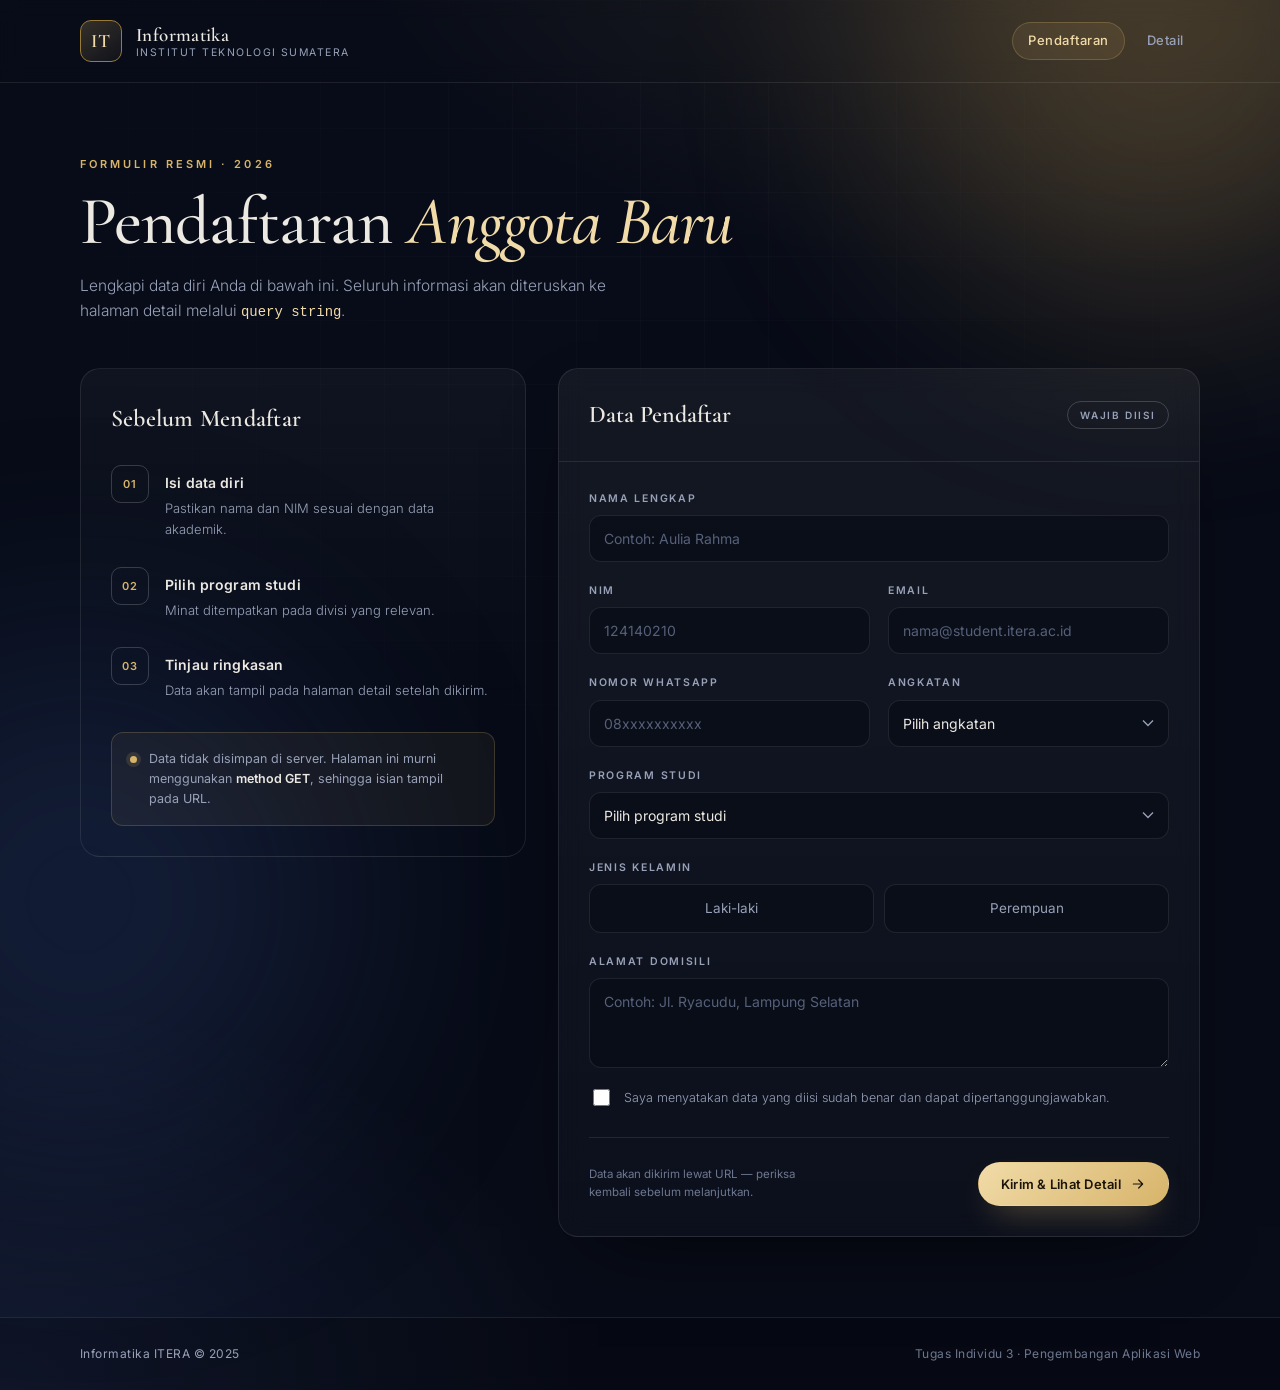
==== task_3/index.html @ 6623d7a9 "feat: tambah Tugas 3 formulir pendaftaran dan halaman detail" ====
<!DOCTYPE html>
<html lang="id">
<head>
  <meta charset="UTF-8">
  <meta name="viewport" content="width=device-width, initial-scale=1.0">
  <meta name="description" content="Formulir pendaftaran anggota baru Program Studi Teknik Informatika ITERA.">
  <title>Pendaftaran Anggota — Informatika ITERA</title>
  <link rel="preconnect" href="https://fonts.googleapis.com">
  <link rel="preconnect" href="https://fonts.gstatic.com" crossorigin>
  <link href="https://fonts.googleapis.com/css2?family=Cormorant+Garamond:ital,wght@0,500;0,600;1,500&family=Inter:wght@300;400;500;600&display=swap" rel="stylesheet">
  <link rel="stylesheet" href="assets/style.css">
</head>
<body>
  <div class="glow glow--one" aria-hidden="true"></div>
  <div class="glow glow--two" aria-hidden="true"></div>

  <header class="site-header">
    <div class="container header-inner">
      <a class="brand" href="index.html">
        <span class="brand__mark">IT</span>
        <span class="brand__text">
          <strong>Informatika</strong>
          <small>Institut Teknologi Sumatera</small>
        </span>
      </a>
      <nav class="nav" aria-label="Navigasi utama">
        <a class="nav__link is-active" href="index.html">Pendaftaran</a>
        <a class="nav__link" href="detail.html">Detail</a>
      </nav>
    </div>
  </header>

  <main class="container">
    <section class="hero">
      <p class="eyebrow">Formulir Resmi &middot; 2026</p>
      <h1 class="display">Pendaftaran <em>Anggota Baru</em></h1>
      <p class="lede">
        Lengkapi data diri Anda di bawah ini. Seluruh informasi akan
        diteruskan ke halaman detail melalui <span class="mono">query string</span>.
      </p>
    </section>

    <div class="layout">
      <aside class="info-panel" aria-label="Informasi pendaftaran">
        <h2 class="info-panel__title">Sebelum Mendaftar</h2>
        <ol class="steps">
          <li class="step">
            <span class="step__num">01</span>
            <div>
              <h3>Isi data diri</h3>
              <p>Pastikan nama dan NIM sesuai dengan data akademik.</p>
            </div>
          </li>
          <li class="step">
            <span class="step__num">02</span>
            <div>
              <h3>Pilih program studi</h3>
              <p>Minat ditempatkan pada divisi yang relevan.</p>
            </div>
          </li>
          <li class="step">
            <span class="step__num">03</span>
            <div>
              <h3>Tinjau ringkasan</h3>
              <p>Data akan tampil pada halaman detail setelah dikirim.</p>
            </div>
          </li>
        </ol>
        <div class="note">
          <span class="note__dot" aria-hidden="true"></span>
          <p>Data tidak disimpan di server. Halaman ini murni menggunakan
          <strong>method GET</strong>, sehingga isian tampil pada URL.</p>
        </div>
      </aside>

      <section class="card" aria-labelledby="form-title">
        <div class="card__head">
          <h2 id="form-title">Data Pendaftar</h2>
          <span class="badge">Wajib diisi</span>
        </div>

        <form class="form" action="detail.html" method="get">
          <div class="form-grid">
            <div class="field field--full">
              <label for="nama">Nama Lengkap</label>
              <input type="text" id="nama" name="nama" placeholder="Contoh: Aulia Rahma" required minlength="3">
            </div>

            <div class="field">
              <label for="nim">NIM</label>
              <input type="text" id="nim" name="nim" placeholder="124140210" required
                     inputmode="numeric" pattern="[0-9]{9}" title="9 digit angka">
            </div>

            <div class="field">
              <label for="email">Email</label>
              <input type="email" id="email" name="email" placeholder="nama@student.itera.ac.id" required>
            </div>

            <div class="field">
              <label for="telepon">Nomor WhatsApp</label>
              <input type="tel" id="telepon" name="telepon" placeholder="08xxxxxxxxxx" required
                     pattern="[0-9+\s-]{10,15}" title="10–15 digit angka">
            </div>

            <div class="field">
              <label for="angkatan">Angkatan</label>
              <select id="angkatan" name="angkatan" required>
                <option value="" disabled selected>Pilih angkatan</option>
                <option value="2022">2022</option>
                <option value="2023">2023</option>
                <option value="2024">2024</option>
                <option value="2025">2025</option>
                <option value="2026">2026</option>
              </select>
            </div>

            <div class="field field--full">
              <label for="prodi">Program Studi</label>
              <select id="prodi" name="prodi" required>
                <option value="" disabled selected>Pilih program studi</option>
                <option value="Teknik Informatika">Teknik Informatika</option>
                <option value="Sistem Informasi">Sistem Informasi</option>
                <option value="Teknik Elektro">Teknik Elektro</option>
                <option value="Teknik Biomedis">Teknik Biomedis</option>
              </select>
            </div>

            <fieldset class="field field--full">
              <legend>Jenis Kelamin</legend>
              <div class="segmented">
                <label class="segmented__item">
                  <input type="radio" name="gender" value="Laki-laki" required>
                  <span>Laki-laki</span>
                </label>
                <label class="segmented__item">
                  <input type="radio" name="gender" value="Perempuan">
                  <span>Perempuan</span>
                </label>
              </div>
            </fieldset>

            <div class="field field--full">
              <label for="alamat">Alamat Domisili</label>
              <textarea id="alamat" name="alamat" rows="3"
                        placeholder="Contoh: Jl. Ryacudu, Lampung Selatan" required></textarea>
            </div>

            <div class="field field--full">
              <label class="check">
                <input type="checkbox" id="syarat" name="syarat" value="setuju" required>
                <span>Saya menyatakan data yang diisi sudah benar dan dapat dipertanggungjawabkan.</span>
              </label>
            </div>
          </div>

          <div class="form-actions">
            <p class="form-hint">Data akan dikirim lewat URL &mdash; periksa kembali sebelum melanjutkan.</p>
            <button class="btn btn--primary" type="submit">
              Kirim &amp; Lihat Detail
              <svg viewBox="0 0 24 24" aria-hidden="true"><path d="M5 12h14M13 6l6 6-6 6"/></svg>
            </button>
          </div>
        </form>
      </section>
    </div>
  </main>

  <footer class="site-footer">
    <div class="container footer-inner">
      <p>Informatika ITERA &copy; 2025</p>
      <p class="footer-meta">Tugas Individu 3 &middot; Pengembangan Aplikasi Web</p>
    </div>
  </footer>
</body>
</html>
---- task_3/assets/style.css ----
:root {
  --ink: #080c18;
  --ink-soft: #0e1425;
  --surface: rgba(255, 255, 255, 0.035);
  --surface-strong: rgba(255, 255, 255, 0.06);
  --border: rgba(255, 255, 255, 0.09);
  --border-strong: rgba(255, 255, 255, 0.18);
  --text: #ece9e2;
  --muted: #98a1b8;
  --gold: #d7b46a;
  --gold-soft: #f1dba8;
  --gold-deep: #9a7a37;
  --danger: #e07a6a;
  --radius: 20px;
  --radius-sm: 12px;
  --shadow: 0 30px 80px -40px rgba(0, 0, 0, 0.9);
  --font-display: "Cormorant Garamond", Georgia, serif;
  --font-body: "Inter", "Segoe UI", system-ui, sans-serif;
}

*,
*::before,
*::after {
  box-sizing: border-box;
}

html {
  scroll-behavior: smooth;
}

body {
  margin: 0;
  min-height: 100vh;
  background:
    radial-gradient(1200px 700px at 82% -10%, rgba(215, 180, 106, 0.14), transparent 60%),
    radial-gradient(900px 600px at 0% 100%, rgba(72, 96, 168, 0.18), transparent 65%),
    var(--ink);
  color: var(--text);
  font-family: var(--font-body);
  font-size: 15px;
  line-height: 1.65;
  -webkit-font-smoothing: antialiased;
  overflow-x: hidden;
}

body::before {
  content: "";
  position: fixed;
  inset: 0;
  background-image:
    linear-gradient(rgba(255, 255, 255, 0.022) 1px, transparent 1px),
    linear-gradient(90deg, rgba(255, 255, 255, 0.022) 1px, transparent 1px);
  background-size: 64px 64px;
  mask-image: radial-gradient(circle at 50% 20%, black, transparent 75%);
  pointer-events: none;
  z-index: 0;
}

.glow {
  position: fixed;
  width: 520px;
  height: 520px;
  border-radius: 50%;
  filter: blur(120px);
  opacity: 0.28;
  pointer-events: none;
  z-index: 0;
}

.glow--one {
  top: -220px;
  right: -140px;
  background: #b8924a;
}

.glow--two {
  bottom: -260px;
  left: -180px;
  background: #2f4a86;
}

.container {
  position: relative;
  z-index: 1;
  width: min(1120px, calc(100% - 48px));
  margin-inline: auto;
}

/* ---------- Header ---------- */

.site-header {
  position: relative;
  z-index: 2;
  border-bottom: 1px solid var(--border);
  backdrop-filter: blur(10px);
}

.header-inner {
  display: flex;
  align-items: center;
  justify-content: space-between;
  gap: 24px;
  padding: 20px 0;
}

.brand {
  display: inline-flex;
  align-items: center;
  gap: 14px;
  color: inherit;
  text-decoration: none;
}

.brand__mark {
  display: grid;
  place-items: center;
  width: 42px;
  height: 42px;
  border: 1px solid var(--gold-deep);
  border-radius: 11px;
  background: linear-gradient(145deg, rgba(215, 180, 106, 0.22), rgba(215, 180, 106, 0.04));
  color: var(--gold-soft);
  font-family: var(--font-display);
  font-size: 19px;
  font-weight: 600;
  letter-spacing: 0.04em;
}

.brand__text {
  display: flex;
  flex-direction: column;
  line-height: 1.25;
}

.brand__text strong {
  font-family: var(--font-display);
  font-size: 19px;
  font-weight: 600;
  letter-spacing: 0.02em;
}

.brand__text small {
  color: var(--muted);
  font-size: 10.5px;
  letter-spacing: 0.14em;
  text-transform: uppercase;
}

.nav {
  display: flex;
  gap: 6px;
}

.nav__link {
  position: relative;
  padding: 8px 16px;
  border-radius: 999px;
  color: var(--muted);
  font-size: 13px;
  font-weight: 500;
  letter-spacing: 0.04em;
  text-decoration: none;
  transition: color 0.2s ease, background 0.2s ease;
}

.nav__link:hover {
  color: var(--text);
  background: var(--surface);
}

.nav__link.is-active {
  color: var(--gold-soft);
  background: rgba(215, 180, 106, 0.1);
  box-shadow: inset 0 0 0 1px rgba(215, 180, 106, 0.25);
}

/* ---------- Hero ---------- */

.hero {
  padding: 72px 0 44px;
  max-width: 720px;
}

.hero--compact {
  padding-bottom: 32px;
}

.eyebrow {
  margin: 0 0 14px;
  color: var(--gold);
  font-size: 11px;
  font-weight: 600;
  letter-spacing: 0.28em;
  text-transform: uppercase;
}

.display {
  margin: 0 0 16px;
  font-family: var(--font-display);
  font-size: clamp(42px, 6vw, 68px);
  font-weight: 500;
  line-height: 1.02;
  letter-spacing: -0.015em;
}

.display em {
  color: var(--gold-soft);
  font-style: italic;
  font-weight: 500;
}

.lede {
  margin: 0;
  max-width: 56ch;
  color: var(--muted);
  font-size: 15.5px;
  font-weight: 300;
}

.mono {
  font-family: "SFMono-Regular", Consolas, "Liberation Mono", monospace;
  font-size: 0.9em;
  color: var(--gold-soft);
}

/* ---------- Layout ---------- */

.layout {
  display: grid;
  grid-template-columns: 0.82fr 1.18fr;
  gap: 32px;
  align-items: start;
  padding-bottom: 80px;
}

/* ---------- Info panel ---------- */

.info-panel {
  position: sticky;
  top: 28px;
  padding: 30px;
  border: 1px solid var(--border);
  border-radius: var(--radius);
  background: linear-gradient(180deg, var(--surface), transparent 70%);
}

.info-panel__title {
  margin: 0 0 26px;
  font-family: var(--font-display);
  font-size: 24px;
  font-weight: 600;
  letter-spacing: 0.01em;
}

.steps {
  display: grid;
  gap: 26px;
  margin: 0;
  padding: 0;
  list-style: none;
}

.step {
  display: grid;
  grid-template-columns: auto 1fr;
  gap: 16px;
}

.step__num {
  display: grid;
  place-items: center;
  width: 38px;
  height: 38px;
  border: 1px solid var(--border-strong);
  border-radius: 10px;
  color: var(--gold);
  font-size: 11px;
  font-weight: 600;
  letter-spacing: 0.08em;
}

.step h3 {
  margin: 6px 0 4px;
  font-size: 14px;
  font-weight: 600;
  letter-spacing: 0.01em;
}

.step p {
  margin: 0;
  color: var(--muted);
  font-size: 13px;
  font-weight: 300;
}

.note {
  display: flex;
  gap: 12px;
  margin-top: 30px;
  padding: 16px 18px;
  border: 1px solid rgba(215, 180, 106, 0.22);
  border-radius: var(--radius-sm);
  background: rgba(215, 180, 106, 0.06);
}

.note__dot {
  flex: 0 0 auto;
  width: 7px;
  height: 7px;
  margin-top: 7px;
  border-radius: 50%;
  background: var(--gold);
  box-shadow: 0 0 0 4px rgba(215, 180, 106, 0.14);
}

.note p {
  margin: 0;
  color: var(--muted);
  font-size: 12.5px;
  line-height: 1.6;
}

.note strong {
  color: var(--text);
  font-weight: 600;
}

/* ---------- Card ---------- */

.card {
  border: 1px solid var(--border);
  border-radius: var(--radius);
  background:
    linear-gradient(180deg, rgba(255, 255, 255, 0.05), rgba(255, 255, 255, 0.018));
  box-shadow: var(--shadow);
  backdrop-filter: blur(14px);
  overflow: hidden;
  animation: rise 0.6s cubic-bezier(0.2, 0.7, 0.2, 1) both;
}

.card__head {
  display: flex;
  align-items: center;
  justify-content: space-between;
  gap: 16px;
  padding: 26px 30px;
  border-bottom: 1px solid var(--border);
}

.card__head h2 {
  margin: 0;
  font-family: var(--font-display);
  font-size: 24px;
  font-weight: 600;
}

.badge {
  padding: 5px 12px;
  border: 1px solid var(--border-strong);
  border-radius: 999px;
  color: var(--muted);
  font-size: 10px;
  font-weight: 600;
  letter-spacing: 0.16em;
  text-transform: uppercase;
  white-space: nowrap;
}

.badge--ok {
  border-color: rgba(215, 180, 106, 0.35);
  color: var(--gold-soft);
  background: rgba(215, 180, 106, 0.08);
}

/* ---------- Form ---------- */

.form {
  padding: 28px 30px 30px;
}

.form-grid {
  display: grid;
  grid-template-columns: 1fr 1fr;
  gap: 20px 18px;
}

.field {
  display: flex;
  flex-direction: column;
  gap: 8px;
  min-width: 0;
}

.field--full {
  grid-column: 1 / -1;
}

fieldset.field {
  margin: 0;
  padding: 0;
  border: 0;
}

.field > label:not(.check),
.field > legend {
  color: var(--muted);
  font-size: 10.5px;
  font-weight: 600;
  letter-spacing: 0.16em;
  text-transform: uppercase;
}

.field legend {
  padding: 0;
  margin-bottom: 8px;
}

.field input,
.field select,
.field textarea {
  width: 100%;
  padding: 12px 14px;
  border: 1px solid var(--border);
  border-radius: var(--radius-sm);
  background: rgba(6, 10, 20, 0.55);
  color: var(--text);
  font-family: inherit;
  font-size: 14px;
  line-height: 1.5;
  transition: border-color 0.18s ease, box-shadow 0.18s ease, background 0.18s ease;
}

.field textarea {
  resize: vertical;
  min-height: 90px;
}

.field input::placeholder,
.field textarea::placeholder {
  color: #566078;
}

.field input:hover,
.field select:hover,
.field textarea:hover {
  border-color: var(--border-strong);
}

.field input:focus,
.field select:focus,
.field textarea:focus {
  outline: none;
  border-color: var(--gold);
  background: rgba(6, 10, 20, 0.8);
  box-shadow: 0 0 0 3px rgba(215, 180, 106, 0.16);
}

.field select {
  appearance: none;
  background-image: url("data:image/svg+xml;charset=utf-8,%3Csvg xmlns='http://www.w3.org/2000/svg' width='12' height='8' viewBox='0 0 12 8'%3E%3Cpath fill='none' stroke='%2398a1b8' stroke-width='1.4' d='M1 1.5 6 6.5l5-5'/%3E%3C/svg%3E");
  background-repeat: no-repeat;
  background-position: right 14px center;
  padding-right: 38px;
}

.field select option {
  background: var(--ink-soft);
  color: var(--text);
}

/* radio segmented */

.segmented {
  display: grid;
  grid-template-columns: 1fr 1fr;
  gap: 10px;
}

.segmented__item {
  position: relative;
  display: flex;
  align-items: center;
  justify-content: center;
  padding: 12px 14px;
  border: 1px solid var(--border);
  border-radius: var(--radius-sm);
  background: rgba(6, 10, 20, 0.45);
  color: var(--muted);
  font-size: 13.5px;
  font-weight: 400;
  letter-spacing: normal;
  text-transform: none;
  cursor: pointer;
  transition: border-color 0.18s ease, color 0.18s ease, background 0.18s ease;
}

.segmented__item input {
  position: absolute;
  width: 1px;
  height: 1px;
  opacity: 0;
  pointer-events: none;
}

.segmented__item:hover {
  border-color: var(--border-strong);
  color: var(--text);
}

.segmented__item:has(input:checked) {
  border-color: var(--gold);
  color: var(--gold-soft);
  background: rgba(215, 180, 106, 0.1);
}

.segmented__item:has(input:focus-visible) {
  box-shadow: 0 0 0 3px rgba(215, 180, 106, 0.18);
}

/* checkbox */

.check {
  display: flex;
  align-items: flex-start;
  gap: 11px;
  color: var(--muted);
  font-size: 12.5px;
  font-weight: 300;
  letter-spacing: normal;
  line-height: 1.55;
  text-transform: none;
  cursor: pointer;
}

.check input {
  flex: 0 0 auto;
  width: 17px;
  height: 17px;
  margin-top: 1px;
  accent-color: var(--gold);
  cursor: pointer;
}

/* actions */

.form-actions {
  display: flex;
  align-items: center;
  justify-content: space-between;
  gap: 20px;
  margin-top: 28px;
  padding-top: 24px;
  border-top: 1px solid var(--border);
}

.form-hint {
  margin: 0;
  max-width: 34ch;
  color: #6d7790;
  font-size: 11.5px;
  line-height: 1.55;
}

.btn {
  display: inline-flex;
  align-items: center;
  gap: 9px;
  padding: 13px 22px;
  border: 1px solid transparent;
  border-radius: 999px;
  font-family: inherit;
  font-size: 13px;
  font-weight: 600;
  letter-spacing: 0.02em;
  text-decoration: none;
  cursor: pointer;
  transition: transform 0.18s ease, box-shadow 0.18s ease, background 0.18s ease, border-color 0.18s ease;
}

.btn svg {
  width: 16px;
  height: 16px;
  fill: none;
  stroke: currentColor;
  stroke-width: 1.8;
  stroke-linecap: round;
  stroke-linejoin: round;
}

.btn--primary {
  background: linear-gradient(135deg, var(--gold-soft), var(--gold));
  color: #1a1508;
  box-shadow: 0 14px 34px -16px rgba(215, 180, 106, 0.75);
}

.btn--primary:hover {
  transform: translateY(-1px);
  box-shadow: 0 18px 40px -14px rgba(215, 180, 106, 0.85);
}

.btn--ghost {
  border-color: var(--border-strong);
  background: transparent;
  color: var(--text);
}

.btn--ghost:hover {
  border-color: var(--gold);
  color: var(--gold-soft);
  background: rgba(215, 180, 106, 0.06);
}

/* ---------- Detail / result ---------- */

.result-card {
  margin-bottom: 80px;
}

.result-body {
  padding: 30px;
}

.avatar-row {
  display: flex;
  align-items: center;
  gap: 18px;
  padding-bottom: 26px;
  border-bottom: 1px solid var(--border);
}

.avatar {
  display: grid;
  place-items: center;
  width: 62px;
  height: 62px;
  border: 1px solid rgba(215, 180, 106, 0.4);
  border-radius: 50%;
  background: linear-gradient(150deg, rgba(215, 180, 106, 0.24), rgba(215, 180, 106, 0.05));
  color: var(--gold-soft);
  font-family: var(--font-display);
  font-size: 24px;
  font-weight: 600;
  letter-spacing: 0.03em;
}

.avatar-row__name {
  margin: 0 0 3px;
  font-family: var(--font-display);
  font-size: 26px;
  font-weight: 600;
  line-height: 1.2;
}

.avatar-row__meta {
  margin: 0;
  color: var(--muted);
  font-size: 12.5px;
  letter-spacing: 0.02em;
}

.table-wrap {
  margin-top: 8px;
  overflow-x: auto;
}

.data-table {
  width: 100%;
  border-collapse: collapse;
  font-size: 13.5px;
}

.data-table th,
.data-table td {
  padding: 14px 6px;
  border-bottom: 1px solid var(--border);
  text-align: left;
  vertical-align: top;
}

.data-table th {
  width: 34%;
  color: var(--muted);
  font-size: 10.5px;
  font-weight: 600;
  letter-spacing: 0.14em;
  text-transform: uppercase;
}

.data-table td {
  color: var(--text);
  font-weight: 400;
  word-break: break-word;
}

.data-table tbody tr:last-child th,
.data-table tbody tr:last-child td {
  border-bottom: none;
}

.data-table tbody tr {
  transition: background 0.18s ease;
}

.data-table tbody tr:hover {
  background: rgba(255, 255, 255, 0.022);
}

.query-block {
  margin-top: 26px;
  padding: 18px 20px;
  border: 1px solid var(--border);
  border-radius: var(--radius-sm);
  background: rgba(6, 10, 20, 0.55);
}

.query-block__head {
  display: flex;
  align-items: center;
  justify-content: space-between;
  gap: 16px;
  margin-bottom: 10px;
}

.query-block__head h3 {
  margin: 0;
  color: var(--muted);
  font-size: 10.5px;
  font-weight: 600;
  letter-spacing: 0.16em;
  text-transform: uppercase;
}

.query-block__head .mono {
  color: #6d7790;
  font-size: 10.5px;
}

.query {
  display: block;
  color: var(--gold-soft);
  font-family: "SFMono-Regular", Consolas, "Liberation Mono", monospace;
  font-size: 12.5px;
  line-height: 1.7;
  word-break: break-all;
  white-space: pre-wrap;
}

.result-actions {
  display: flex;
  align-items: center;
  justify-content: space-between;
  gap: 16px;
  padding: 24px 30px;
  border-top: 1px solid var(--border);
  background: rgba(0, 0, 0, 0.16);
}

/* ---------- Footer ---------- */

.site-footer {
  position: relative;
  z-index: 1;
  border-top: 1px solid var(--border);
  background: rgba(0, 0, 0, 0.2);
}

.footer-inner {
  display: flex;
  align-items: center;
  justify-content: space-between;
  gap: 20px;
  flex-wrap: wrap;
  padding: 26px 0;
}

.footer-inner p {
  margin: 0;
  color: var(--muted);
  font-size: 12px;
  letter-spacing: 0.04em;
}

.footer-meta {
  color: #6d7790 !important;
}

/* ---------- Utilities ---------- */

.sr-only {
  position: absolute;
  width: 1px;
  height: 1px;
  padding: 0;
  margin: -1px;
  overflow: hidden;
  clip: rect(0, 0, 0, 0);
  white-space: nowrap;
  border: 0;
}

@keyframes rise {
  from {
    opacity: 0;
    transform: translateY(18px);
  }
  to {
    opacity: 1;
    transform: translateY(0);
  }
}

/* ---------- Responsive ---------- */

@media (max-width: 900px) {
  .layout {
    grid-template-columns: 1fr;
  }

  .info-panel {
    position: static;
  }
}

@media (max-width: 620px) {
  .container {
    width: min(1120px, calc(100% - 32px));
  }

  .hero {
    padding-top: 48px;
  }

  .form-grid,
  .segmented {
    grid-template-columns: 1fr;
  }

  .card__head,
  .form,
  .result-body {
    padding-inline: 20px;
  }

  .form-actions,
  .result-actions,
  .footer-inner {
    flex-direction: column;
    align-items: stretch;
  }

  .btn {
    justify-content: center;
  }

  .data-table th {
    width: 42%;
  }
}

@media (prefers-reduced-motion: reduce) {
  *,
  *::before,
  *::after {
    animation-duration: 0.01ms !important;
    animation-iteration-count: 1 !important;
    transition-duration: 0.01ms !important;
    scroll-behavior: auto !important;
  }
}

/* ---------- Print ---------- */

@media print {
  body {
    background: #ffffff;
    color: #111111;
  }

  body::before,
  .glow,
  .site-header,
  .hero .eyebrow,
  .result-actions,
  .site-footer {
    display: none;
  }

  .card {
    border: 1px solid #cccccc;
    box-shadow: none;
    background: #ffffff;
  }

  .card__head,
  .result-body {
    padding: 16px 0;
  }

  .card__head h2,
  .display,
  .avatar-row__name {
    color: #111111;
  }

  .display {
    font-size: 32px;
    margin-bottom: 20px;
  }

  .avatar-row__meta,
  .data-table th,
  .query-block__head h3,
  .query-block__head .mono {
    color: #555555;
  }

  .data-table td {
    color: #111111;
  }

  .data-table th,
  .data-table td {
    border-bottom: 1px solid #dddddd;
  }

  .badge {
    border-color: #999999;
    color: #333333;
    background: none;
  }

  .query-block {
    background: #f6f6f6;
    border-color: #dddddd;
  }

  .query {
    color: #333333;
  }
}
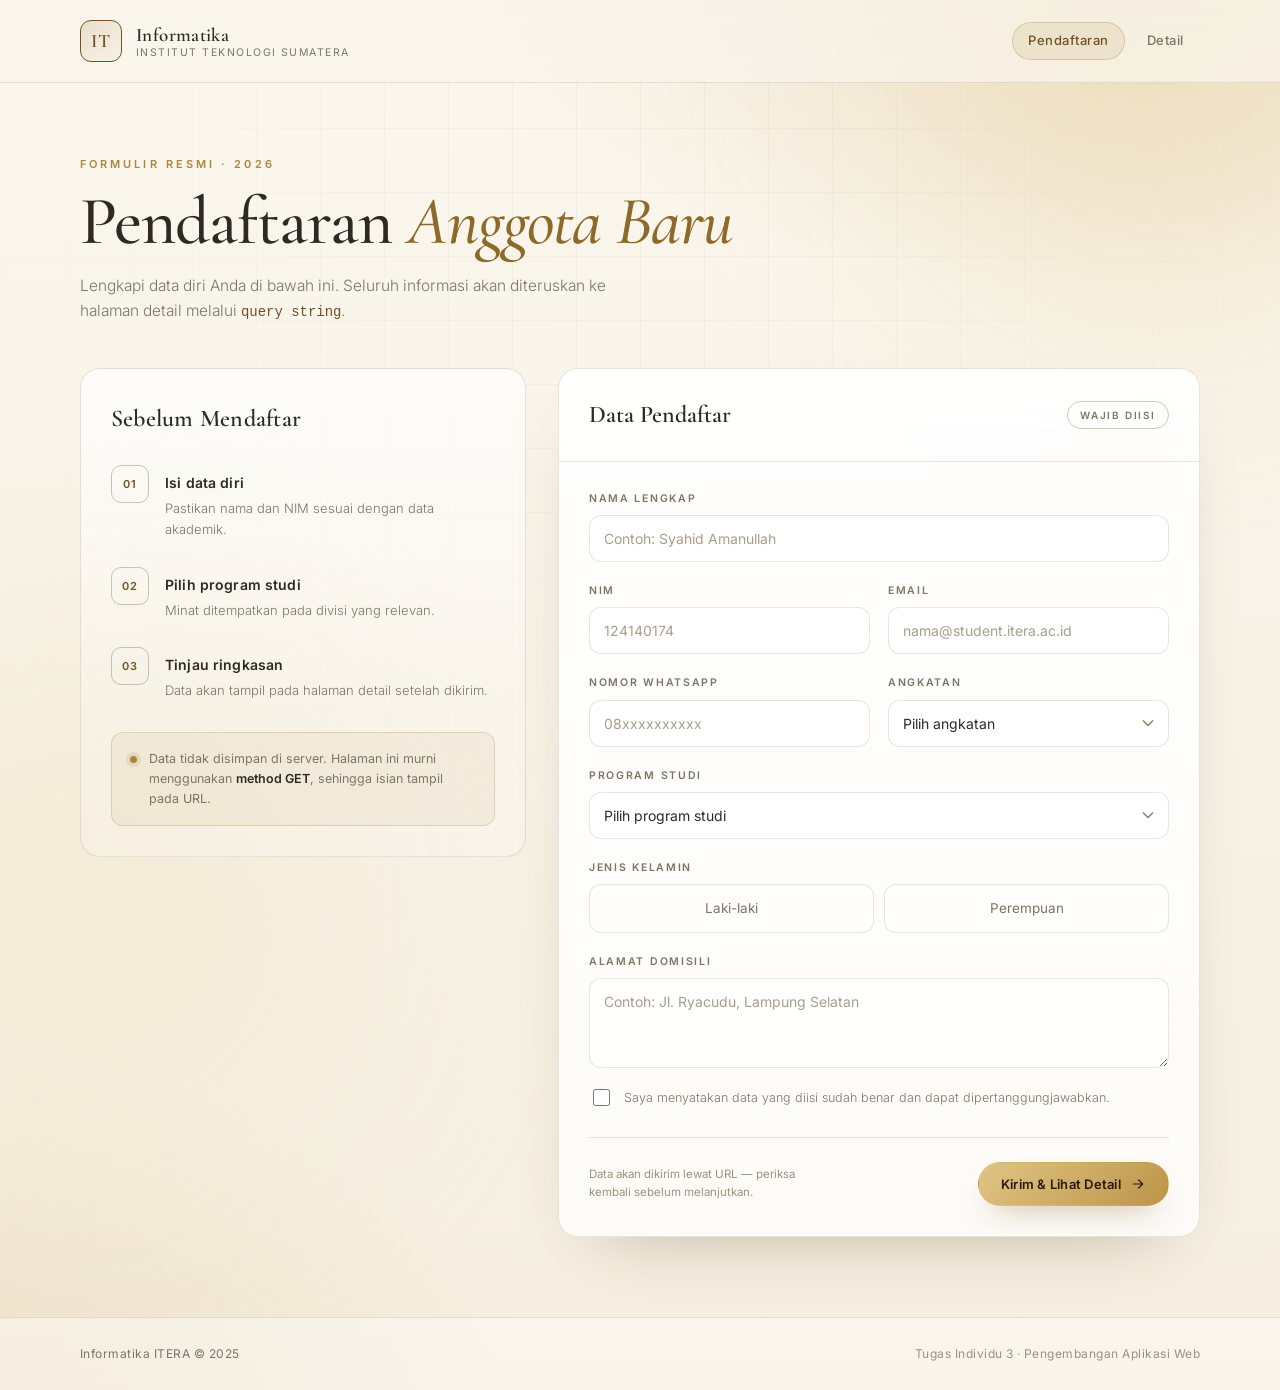
==== commit af92bcee: "style: ubah tema ke cream modern dan data dummy Syahid Amanullah" ====
--- a/task_3/index.html
+++ b/task_3/index.html
@@ -83,12 +83,12 @@
           <div class="form-grid">
             <div class="field field--full">
               <label for="nama">Nama Lengkap</label>
-              <input type="text" id="nama" name="nama" placeholder="Contoh: Aulia Rahma" required minlength="3">
+              <input type="text" id="nama" name="nama" placeholder="Contoh: Syahid Amanullah" required minlength="3">
             </div>
 
             <div class="field">
               <label for="nim">NIM</label>
-              <input type="text" id="nim" name="nim" placeholder="124140210" required
+              <input type="text" id="nim" name="nim" placeholder="124140174" required
                      inputmode="numeric" pattern="[0-9]{9}" title="9 digit angka">
             </div>
 
--- a/task_3/assets/style.css
+++ b/task_3/assets/style.css
@@ -1,19 +1,18 @@
 :root {
-  --ink: #080c18;
-  --ink-soft: #0e1425;
-  --surface: rgba(255, 255, 255, 0.035);
-  --surface-strong: rgba(255, 255, 255, 0.06);
-  --border: rgba(255, 255, 255, 0.09);
-  --border-strong: rgba(255, 255, 255, 0.18);
-  --text: #ece9e2;
-  --muted: #98a1b8;
-  --gold: #d7b46a;
-  --gold-soft: #f1dba8;
-  --gold-deep: #9a7a37;
-  --danger: #e07a6a;
+  --ink: #f8f3e9;
+  --ink-soft: #fffdf8;
+  --surface: rgba(255, 255, 255, 0.66);
+  --surface-strong: rgba(255, 255, 255, 0.9);
+  --border: rgba(93, 72, 35, 0.14);
+  --border-strong: rgba(93, 72, 35, 0.3);
+  --text: #2c2a23;
+  --muted: #7c7566;
+  --gold: #ab8642;
+  --gold-soft: #8d6a2a;
+  --gold-deep: #6f5321;
   --radius: 20px;
   --radius-sm: 12px;
-  --shadow: 0 30px 80px -40px rgba(0, 0, 0, 0.9);
+  --shadow: 0 30px 70px -45px rgba(83, 62, 28, 0.45);
   --font-display: "Cormorant Garamond", Georgia, serif;
   --font-body: "Inter", "Segoe UI", system-ui, sans-serif;
 }
@@ -32,9 +31,9 @@
   margin: 0;
   min-height: 100vh;
   background:
-    radial-gradient(1200px 700px at 82% -10%, rgba(215, 180, 106, 0.14), transparent 60%),
-    radial-gradient(900px 600px at 0% 100%, rgba(72, 96, 168, 0.18), transparent 65%),
-    var(--ink);
+    radial-gradient(1100px 700px at 85% -10%, rgba(201, 166, 104, 0.3), transparent 62%),
+    radial-gradient(900px 600px at -5% 105%, rgba(224, 200, 152, 0.4), transparent 68%),
+    linear-gradient(180deg, #fbf7ee, #f5eee0);
   color: var(--text);
   font-family: var(--font-body);
   font-size: 15px;
@@ -48,8 +47,8 @@
   position: fixed;
   inset: 0;
   background-image:
-    linear-gradient(rgba(255, 255, 255, 0.022) 1px, transparent 1px),
-    linear-gradient(90deg, rgba(255, 255, 255, 0.022) 1px, transparent 1px);
+    linear-gradient(rgba(120, 95, 45, 0.06) 1px, transparent 1px),
+    linear-gradient(90deg, rgba(120, 95, 45, 0.06) 1px, transparent 1px);
   background-size: 64px 64px;
   mask-image: radial-gradient(circle at 50% 20%, black, transparent 75%);
   pointer-events: none;
@@ -62,7 +61,7 @@
   height: 520px;
   border-radius: 50%;
   filter: blur(120px);
-  opacity: 0.28;
+  opacity: 0.45;
   pointer-events: none;
   z-index: 0;
 }
@@ -70,13 +69,13 @@
 .glow--one {
   top: -220px;
   right: -140px;
-  background: #b8924a;
+  background: #e8d3a4;
 }
 
 .glow--two {
   bottom: -260px;
   left: -180px;
-  background: #2f4a86;
+  background: #f2e5c9;
 }
 
 .container {
@@ -92,7 +91,8 @@
   position: relative;
   z-index: 2;
   border-bottom: 1px solid var(--border);
-  backdrop-filter: blur(10px);
+  background: rgba(250, 246, 237, 0.72);
+  backdrop-filter: blur(12px);
 }
 
 .header-inner {
@@ -118,8 +118,8 @@
   height: 42px;
   border: 1px solid var(--gold-deep);
   border-radius: 11px;
-  background: linear-gradient(145deg, rgba(215, 180, 106, 0.22), rgba(215, 180, 106, 0.04));
-  color: var(--gold-soft);
+  background: linear-gradient(145deg, rgba(169, 131, 63, 0.2), rgba(169, 131, 63, 0.03));
+  color: var(--gold-deep);
   font-family: var(--font-display);
   font-size: 19px;
   font-weight: 600;
@@ -165,13 +165,13 @@
 
 .nav__link:hover {
   color: var(--text);
-  background: var(--surface);
+  background: rgba(169, 131, 63, 0.08);
 }
 
 .nav__link.is-active {
-  color: var(--gold-soft);
-  background: rgba(215, 180, 106, 0.1);
-  box-shadow: inset 0 0 0 1px rgba(215, 180, 106, 0.25);
+  color: var(--gold-deep);
+  background: rgba(169, 131, 63, 0.12);
+  box-shadow: inset 0 0 0 1px rgba(169, 131, 63, 0.3);
 }
 
 /* ---------- Hero ---------- */
@@ -220,7 +220,7 @@
 .mono {
   font-family: "SFMono-Regular", Consolas, "Liberation Mono", monospace;
   font-size: 0.9em;
-  color: var(--gold-soft);
+  color: var(--gold-deep);
 }
 
 /* ---------- Layout ---------- */
@@ -241,7 +241,7 @@
   padding: 30px;
   border: 1px solid var(--border);
   border-radius: var(--radius);
-  background: linear-gradient(180deg, var(--surface), transparent 70%);
+  background: linear-gradient(180deg, rgba(255, 255, 255, 0.7), rgba(255, 255, 255, 0.22) 70%);
 }
 
 .info-panel__title {
@@ -273,7 +273,7 @@
   height: 38px;
   border: 1px solid var(--border-strong);
   border-radius: 10px;
-  color: var(--gold);
+  color: var(--gold-deep);
   font-size: 11px;
   font-weight: 600;
   letter-spacing: 0.08em;
@@ -298,9 +298,9 @@
   gap: 12px;
   margin-top: 30px;
   padding: 16px 18px;
-  border: 1px solid rgba(215, 180, 106, 0.22);
+  border: 1px solid rgba(169, 131, 63, 0.26);
   border-radius: var(--radius-sm);
-  background: rgba(215, 180, 106, 0.06);
+  background: rgba(169, 131, 63, 0.08);
 }
 
 .note__dot {
@@ -310,7 +310,7 @@
   margin-top: 7px;
   border-radius: 50%;
   background: var(--gold);
-  box-shadow: 0 0 0 4px rgba(215, 180, 106, 0.14);
+  box-shadow: 0 0 0 4px rgba(169, 131, 63, 0.16);
 }
 
 .note p {
@@ -331,7 +331,7 @@
   border: 1px solid var(--border);
   border-radius: var(--radius);
   background:
-    linear-gradient(180deg, rgba(255, 255, 255, 0.05), rgba(255, 255, 255, 0.018));
+    linear-gradient(180deg, rgba(255, 255, 255, 0.94), rgba(255, 255, 255, 0.74));
   box-shadow: var(--shadow);
   backdrop-filter: blur(14px);
   overflow: hidden;
@@ -367,9 +367,9 @@
 }
 
 .badge--ok {
-  border-color: rgba(215, 180, 106, 0.35);
-  color: var(--gold-soft);
-  background: rgba(215, 180, 106, 0.08);
+  border-color: rgba(169, 131, 63, 0.4);
+  color: var(--gold-deep);
+  background: rgba(169, 131, 63, 0.12);
 }
 
 /* ---------- Form ---------- */
@@ -422,7 +422,7 @@
   padding: 12px 14px;
   border: 1px solid var(--border);
   border-radius: var(--radius-sm);
-  background: rgba(6, 10, 20, 0.55);
+  background: rgba(255, 255, 255, 0.82);
   color: var(--text);
   font-family: inherit;
   font-size: 14px;
@@ -437,7 +437,7 @@
 
 .field input::placeholder,
 .field textarea::placeholder {
-  color: #566078;
+  color: #a89e8b;
 }
 
 .field input:hover,
@@ -451,13 +451,13 @@
 .field textarea:focus {
   outline: none;
   border-color: var(--gold);
-  background: rgba(6, 10, 20, 0.8);
-  box-shadow: 0 0 0 3px rgba(215, 180, 106, 0.16);
+  background: #ffffff;
+  box-shadow: 0 0 0 3px rgba(169, 131, 63, 0.18);
 }
 
 .field select {
   appearance: none;
-  background-image: url("data:image/svg+xml;charset=utf-8,%3Csvg xmlns='http://www.w3.org/2000/svg' width='12' height='8' viewBox='0 0 12 8'%3E%3Cpath fill='none' stroke='%2398a1b8' stroke-width='1.4' d='M1 1.5 6 6.5l5-5'/%3E%3C/svg%3E");
+  background-image: url("data:image/svg+xml;charset=utf-8,%3Csvg xmlns='http://www.w3.org/2000/svg' width='12' height='8' viewBox='0 0 12 8'%3E%3Cpath fill='none' stroke='%238a7a5c' stroke-width='1.4' d='M1 1.5 6 6.5l5-5'/%3E%3C/svg%3E");
   background-repeat: no-repeat;
   background-position: right 14px center;
   padding-right: 38px;
@@ -484,7 +484,7 @@
   padding: 12px 14px;
   border: 1px solid var(--border);
   border-radius: var(--radius-sm);
-  background: rgba(6, 10, 20, 0.45);
+  background: rgba(255, 255, 255, 0.6);
   color: var(--muted);
   font-size: 13.5px;
   font-weight: 400;
@@ -509,12 +509,12 @@
 
 .segmented__item:has(input:checked) {
   border-color: var(--gold);
-  color: var(--gold-soft);
-  background: rgba(215, 180, 106, 0.1);
+  color: var(--gold-deep);
+  background: rgba(169, 131, 63, 0.12);
 }
 
 .segmented__item:has(input:focus-visible) {
-  box-shadow: 0 0 0 3px rgba(215, 180, 106, 0.18);
+  box-shadow: 0 0 0 3px rgba(169, 131, 63, 0.2);
 }
 
 /* checkbox */
@@ -556,7 +556,7 @@
 .form-hint {
   margin: 0;
   max-width: 34ch;
-  color: #6d7790;
+  color: #9a917f;
   font-size: 11.5px;
   line-height: 1.55;
 }
@@ -588,14 +588,14 @@
 }
 
 .btn--primary {
-  background: linear-gradient(135deg, var(--gold-soft), var(--gold));
-  color: #1a1508;
-  box-shadow: 0 14px 34px -16px rgba(215, 180, 106, 0.75);
+  background: linear-gradient(135deg, #e0c485, #bd9449);
+  color: #241b0a;
+  box-shadow: 0 14px 30px -16px rgba(140, 105, 45, 0.75);
 }
 
 .btn--primary:hover {
   transform: translateY(-1px);
-  box-shadow: 0 18px 40px -14px rgba(215, 180, 106, 0.85);
+  box-shadow: 0 18px 36px -14px rgba(140, 105, 45, 0.85);
 }
 
 .btn--ghost {
@@ -606,8 +606,8 @@
 
 .btn--ghost:hover {
   border-color: var(--gold);
-  color: var(--gold-soft);
-  background: rgba(215, 180, 106, 0.06);
+  color: var(--gold-deep);
+  background: rgba(169, 131, 63, 0.07);
 }
 
 /* ---------- Detail / result ---------- */
@@ -633,10 +633,10 @@
   place-items: center;
   width: 62px;
   height: 62px;
-  border: 1px solid rgba(215, 180, 106, 0.4);
+  border: 1px solid rgba(169, 131, 63, 0.45);
   border-radius: 50%;
-  background: linear-gradient(150deg, rgba(215, 180, 106, 0.24), rgba(215, 180, 106, 0.05));
-  color: var(--gold-soft);
+  background: linear-gradient(150deg, rgba(169, 131, 63, 0.22), rgba(169, 131, 63, 0.05));
+  color: var(--gold-deep);
   font-family: var(--font-display);
   font-size: 24px;
   font-weight: 600;
@@ -702,7 +702,7 @@
 }
 
 .data-table tbody tr:hover {
-  background: rgba(255, 255, 255, 0.022);
+  background: rgba(169, 131, 63, 0.05);
 }
 
 .query-block {
@@ -710,7 +710,7 @@
   padding: 18px 20px;
   border: 1px solid var(--border);
   border-radius: var(--radius-sm);
-  background: rgba(6, 10, 20, 0.55);
+  background: rgba(255, 255, 255, 0.78);
 }
 
 .query-block__head {
@@ -731,13 +731,13 @@
 }
 
 .query-block__head .mono {
-  color: #6d7790;
+  color: #9a917f;
   font-size: 10.5px;
 }
 
 .query {
   display: block;
-  color: var(--gold-soft);
+  color: #7a5a1f;
   font-family: "SFMono-Regular", Consolas, "Liberation Mono", monospace;
   font-size: 12.5px;
   line-height: 1.7;
@@ -752,7 +752,7 @@
   gap: 16px;
   padding: 24px 30px;
   border-top: 1px solid var(--border);
-  background: rgba(0, 0, 0, 0.16);
+  background: rgba(255, 255, 255, 0.4);
 }
 
 /* ---------- Footer ---------- */
@@ -761,7 +761,7 @@
   position: relative;
   z-index: 1;
   border-top: 1px solid var(--border);
-  background: rgba(0, 0, 0, 0.2);
+  background: rgba(255, 255, 255, 0.42);
 }
 
 .footer-inner {
@@ -781,7 +781,7 @@
 }
 
 .footer-meta {
-  color: #6d7790 !important;
+  color: #9a917f !important;
 }
 
 /* ---------- Utilities ---------- */
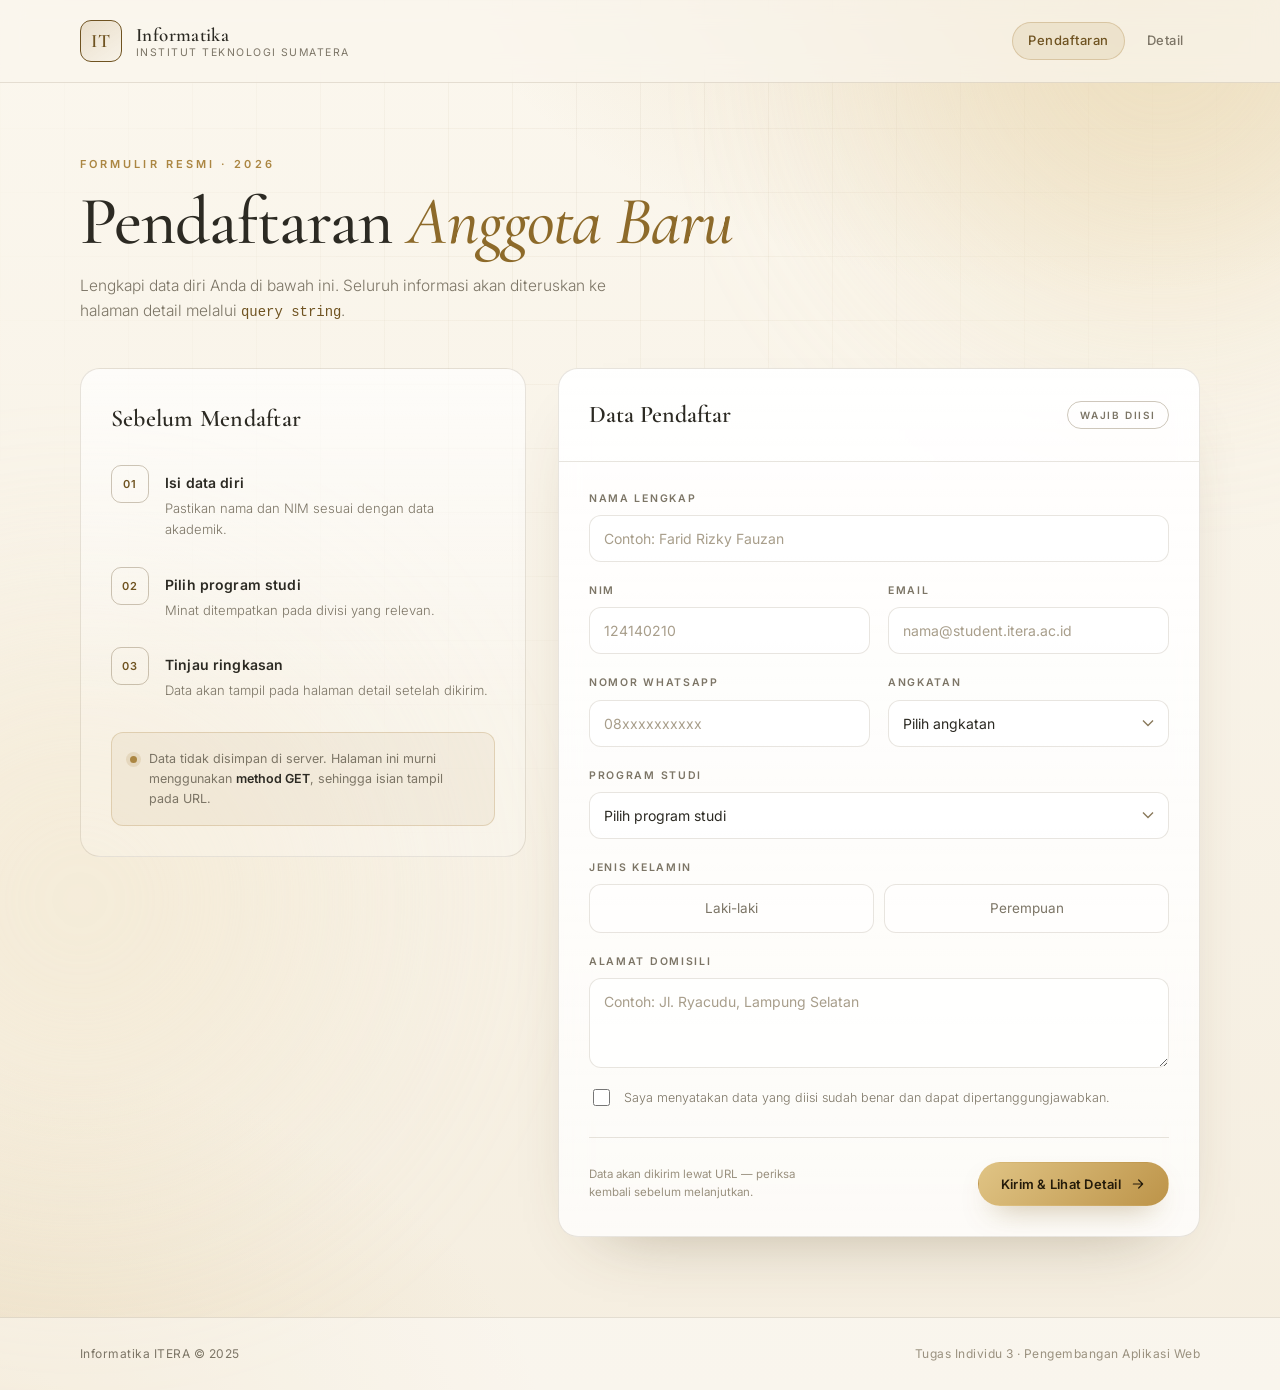
==== commit d53a6163: "fix: kembalikan data dummy ke Farid Rizky Fauzan 124140210" ====
--- a/task_3/index.html
+++ b/task_3/index.html
@@ -83,12 +83,12 @@
           <div class="form-grid">
             <div class="field field--full">
               <label for="nama">Nama Lengkap</label>
-              <input type="text" id="nama" name="nama" placeholder="Contoh: Syahid Amanullah" required minlength="3">
+              <input type="text" id="nama" name="nama" placeholder="Contoh: Farid Rizky Fauzan" required minlength="3">
             </div>
 
             <div class="field">
               <label for="nim">NIM</label>
-              <input type="text" id="nim" name="nim" placeholder="124140174" required
+              <input type="text" id="nim" name="nim" placeholder="124140210" required
                      inputmode="numeric" pattern="[0-9]{9}" title="9 digit angka">
             </div>
 
